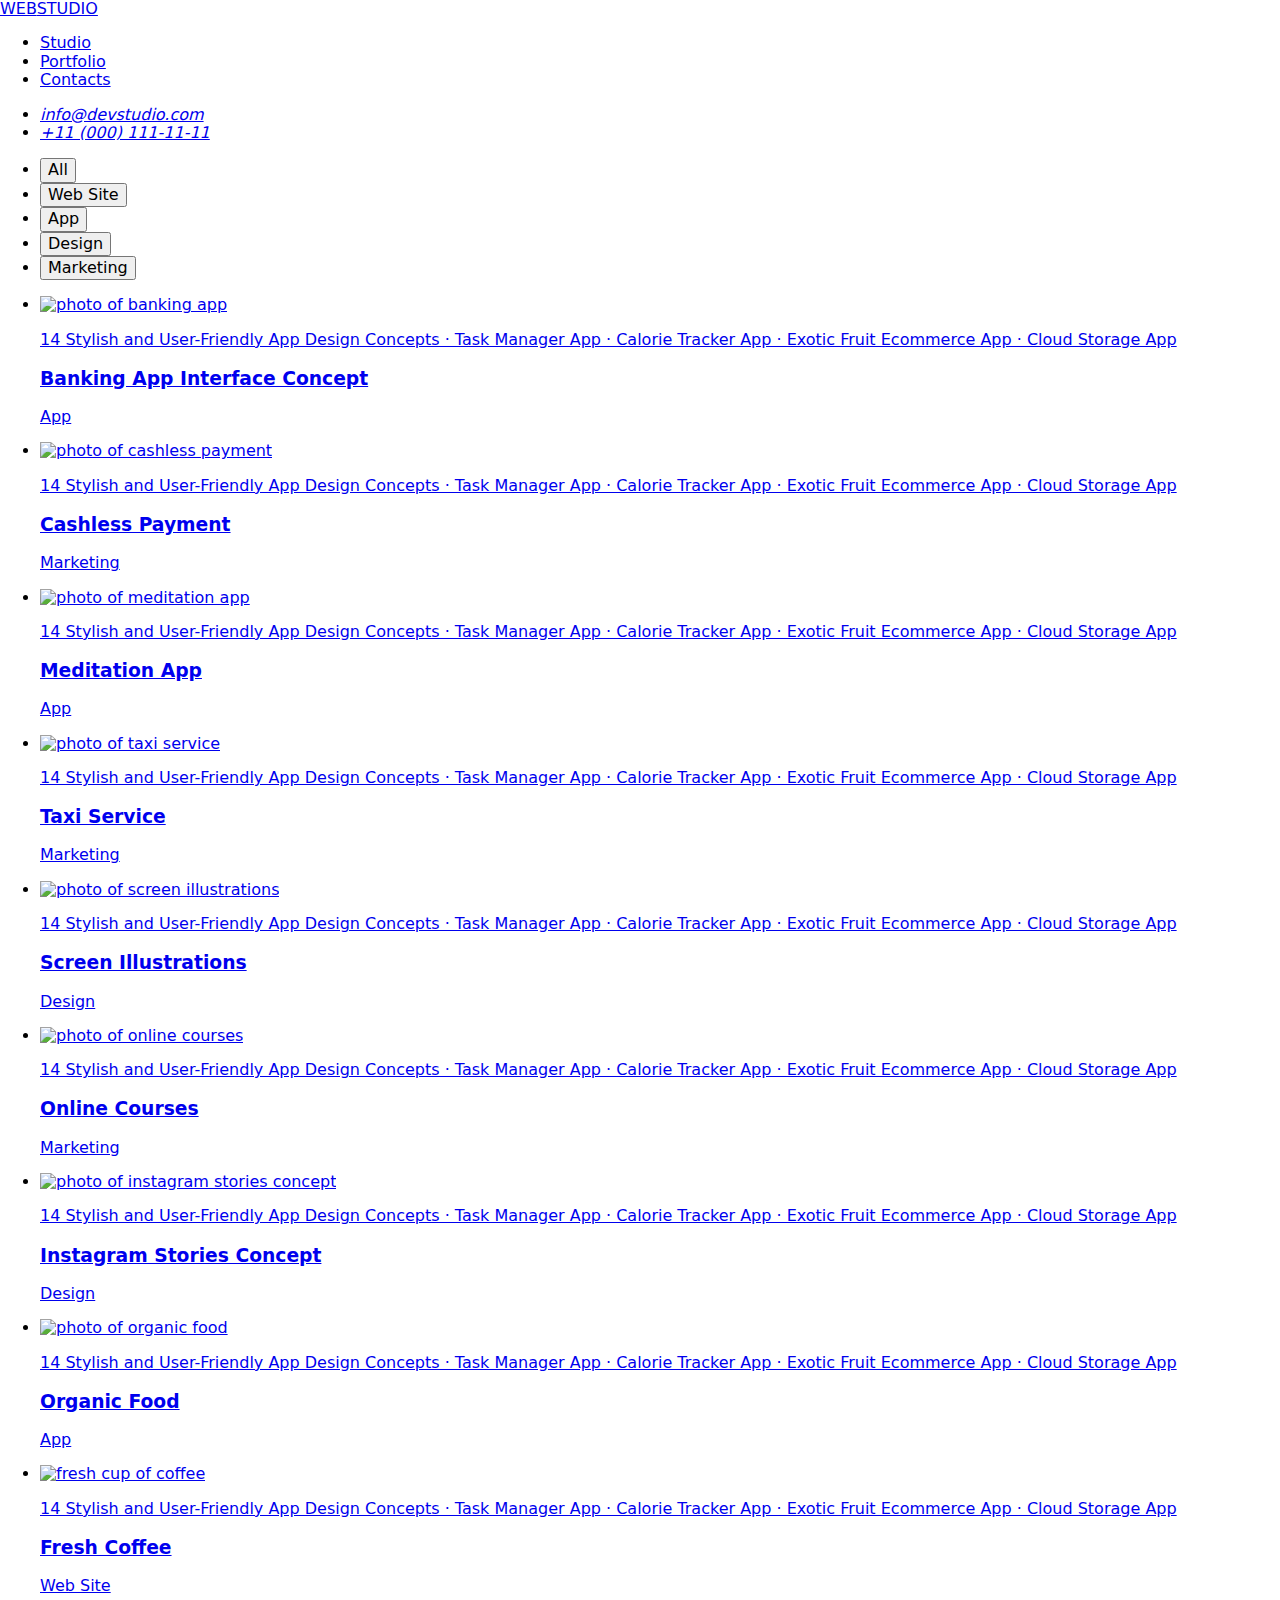
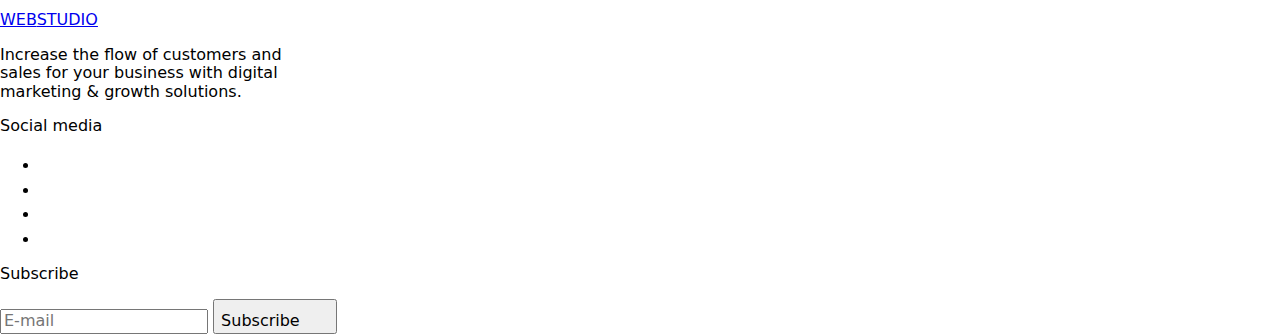
==== portfolio.html @ 62a1a491 "Add files via upload" ====
<!DOCTYPE html>
<html lang="en">
<head>
    <meta charset="UTF-8">
    <meta name="viewport" content="width=device-width, initial-scale=1.0">
    <title>Portfolio</title>

    <link rel="stylesheet" href="./css/styles.css">
    <link rel="preconnect" href="https://fonts.googleapis.com">
    <link rel="preconnect" href="https://fonts.gstatic.com" crossorigin>
    <link href="https://fonts.googleapis.com/css2?family=Raleway:wght@800&family=Roboto:wght@400;500;700;900&display=swap" rel="stylesheet">      
    <link
    rel="stylesheet"
    href="https://cdnjs.cloudflare.com/ajax/libs/modern-normalize/2.0.0/modern-normalize.min.css"/> 
</head>

<body>
    <header class="header">
        <div class="container header-container">
        <nav class="nav-list"><a 
            class="logo link"
            href="./index.html"><span class="web-logo">WEB</span><span class="studio-logo">STUDIO</span></a>
    
            
            <ul class="list link header-list">
                <li><a 
                    class="link-list link"
                    href="./index.html">Studio</a></li>
                
                <li><a 
                    class="link-list active-link current link"     href="./portfolio.html">Portfolio</a></li>
                
                <li><a 
                    class="link-list link"
                    href="#">Contacts</a></li>
            </ul>
        </nav>        
        
            <address class="address-list">
            <ul class="address-header list link">
                <li><a 
                    class="address-link link" 
                    href="mailto:info@devstudio.com">info@devstudio.com</a></li>
                <li><a
                    class="address-link link"
                    href="tel:+110001111111">+11 (000) 111-11-11</a></li>
            </ul>
            </address>
        </div>   
    </header>

    <main>
        <section class="section">
            <div class="container services-container">
            <ul class="list services-list">
                <li><button
                    type="button" 
                    class="filter-button filter-active"
                    >All</button>
                </li>

                <li><button
                    type="button" 
                    class="filter-button">Web Site</button>
                </li>

                <li><button 
                    type="button" 
                    class="filter-button">App</button>
                </li>

                <li>
                    <button 
                    type="button" 
                    class="filter-button">Design</button>
                </li>
                
                <li>
                    <button 
                    type="button" 
                    class="filter-button">Marketing</button> 
                </li>
            </ul> 
        
    
            <ul class="list project-list">
                <li class="project-detail">
                    <a class="link project-link" href="#">
                        <div class="project-overlay-wrap">
                        <img 
                src="./images/portfolio-1.jpg"
                alt="photo of banking app"
                width="360"/>
                        <p class="project-overlay-text">14 Stylish and User-Friendly App Design Concepts · Task Manager App · Calorie Tracker App · Exotic Fruit Ecommerce App · Cloud Storage App</p>
                        </div>
                
                <div class="project-wrapper">
                <h3 class="project-title">Banking App Interface Concept</h3>
                <p class="project-description">App</p></div></a></li>


                <li class="project-detail"><a class="link project-link" href="#">
                <div class="project-overlay-wrap">    
                <img 
                src="./images/portfolio-2.jpg" 
                alt="photo of cashless payment"
                width="360"/>
                <p class="project-overlay-text">14 Stylish and User-Friendly App Design Concepts · Task Manager App · Calorie Tracker App · Exotic Fruit Ecommerce App · Cloud Storage App</p> 
                </div>
                
                <div class="project-wrapper">
                <h3 class="project-title">Cashless Payment</h3>
                <p class="project-description">Marketing</p></div></a></li>

                <li class="project-detail"><a class="link project-link" href="#">
                <div class="project-overlay-wrap">
                <img
                src="./images/portfolio-3.jpg"
                alt="photo of meditation app"
                width="360"/>
                <p class="project-overlay-text">14 Stylish and User-Friendly App Design Concepts · Task Manager App · Calorie Tracker App · Exotic Fruit Ecommerce App · Cloud Storage App</p> 
                </div>
                
                <div class="project-wrapper">
                <h3 class="project-title">Meditation App</h3>
                <p class="project-description">App</p></div></a></li>

                <li class="project-detail"><a class="link project-link" href="#">
                <div class="project-overlay-wrap">
                <img
                src="./images/portfolio-4.jpg"
                alt="photo of taxi service"
                width="360"/>
                <p class="project-overlay-text">14 Stylish and User-Friendly App Design Concepts · Task Manager App · Calorie Tracker App · Exotic Fruit Ecommerce App · Cloud Storage App</p> 
                </div>
                <div class="project-wrapper">
                <h3 class="project-title">Taxi Service</h3> 
                <p class="project-description">Marketing</p></div></a></li>
                
                <li class="project-detail"><a class="link project-link" href="#">
                <div class="project-overlay-wrap">   
                <img
                src="./images/portfolio-5.jpg"
                alt="photo of screen illustrations"
                width="360"/>
                <p class="project-overlay-text">14 Stylish and User-Friendly App Design Concepts · Task Manager App · Calorie Tracker App · Exotic Fruit Ecommerce App · Cloud Storage App</p> 
                </div>
                <div class="project-wrapper">
                <h3 class="project-title">Screen Illustrations</h3> 
                <p class="project-description">Design</p></div></a>
                </li>

                <li class="project-detail"><a class="link project-link" href="#">
                <div class="project-overlay-wrap">   
                <img
                src="./images/portfolio-6.jpg"
                alt="photo of online courses"
                width="360"/>
                <p class="project-overlay-text">14 Stylish and User-Friendly App Design Concepts · Task Manager App · Calorie Tracker App · Exotic Fruit Ecommerce App · Cloud Storage App</p> 
                </div>
                <div class="project-wrapper"> 
                <h3 class="project-title">Online Courses</h3>
                <p class="project-description">Marketing</p></div></a>
                </li>
                
                <li class="project-detail"><a class="link project-link" href="#">
                <div class="project-overlay-wrap">    
                <img 
                src="./images/portfolio-7.jpg" 
                alt="photo of instagram stories concept"
                width="360"/>
                <p class="project-overlay-text">14 Stylish and User-Friendly App Design Concepts · Task Manager App · Calorie Tracker App · Exotic Fruit Ecommerce App · Cloud Storage App</p> 
                </div>
                <div class="project-wrapper"> 
                <h3 class="project-title">Instagram Stories Concept</h3>
                <p class="project-description">Design</p></div></a></li> 

                <li class="project-detail"><a class="link project-link" href="#">
                <div class="project-overlay-wrap">    
                <img
                src="./images/portfolio-8.jpg" 
                alt="photo of organic food"
                width="360"/>
                <p class="project-overlay-text">14 Stylish and User-Friendly App Design Concepts · Task Manager App · Calorie Tracker App · Exotic Fruit Ecommerce App · Cloud Storage App</p> 
                </div>
                <div class="project-wrapper"> 
                <h3 class="project-title">Organic Food</h3>
                <p class="project-description">App</p></div></a></li>

                <li class="project-detail"><a class="link project-link" href="#">
                <div class="project-overlay-wrap">  
                <img 
                src="./images/portfolio-9.jpg" 
                alt="fresh cup of coffee"
                width="360"/>
                <p class="project-overlay-text">14 Stylish and User-Friendly App Design Concepts · Task Manager App · Calorie Tracker App · Exotic Fruit Ecommerce App · Cloud Storage App</p> 
                </div>
                <div class="project-wrapper"> 
                <h3 class="project-title">Fresh Coffee</h3>
                <p class="project-description">Web Site</p></div></a>
                </li>
            </ul>
            </div>
        </section>
    </main>

    
    <footer class="footer-section">
        <div class="container">

            <div class="footer-logo">
                <a 
                class="link"
                href="./index.html"><span class="web-logo">WEB</span><span class="studio-footer">STUDIO</span></a>
                <p class="footer-text">Increase the flow of customers and<br>sales for your business with digital<br>marketing & growth solutions.</p>
            </div>
            
            <div class="footer-social-wrapper">
                <p class="social-footer-title">Social media</p> 
                <ul class="social-footer-list list">
                    <li class="team-social-item"><a class="footer-social-link link" href="https://instagram.com" target="_blank" rel="noopener noreferrer">
                        <svg class="team-social-icon" width="20" height="20">
                            <use href="./images/icons.svg#instagram"></use>
                        </svg>
                    </a></li>

                <li class="team-social-item"><a class="footer-social-link link" href="https://twitter.com" target="_blank" rel="noopener noreferrer">
                    <svg class="team-social-icon" width="20" height="20">
                        <use href="./images/icons.svg#twitter"></use>
                    </svg>
                </a></li>

                <li class="team-social-item">
                    <a class="footer-social-link link" href="https://facebook.com" target="_blank" rel="noopener noreferrer">
                        <svg class="team-social-icon" width="20" height="20">
                            <use href="./images/icons.svg#facebook"></use>
                        </svg>
                    </a> 
                </li>

                <li class="team-social-item">
                    <a class="footer-social-link link" href="https://linkedin.com" target="_blank" rel="noopener noreferrer">
                        <svg class="team-social-icon" width="20" height="20">
                            <use href="./images/icons.svg#linkedin"></use>
                        </svg>
                    </a> 
                </li>
                    
                </ul>
            </div>


            <div class="footer-form-wrapper">
                <p class="subscribe-label">Subscribe</p> 
                <form action=""> 
                    <input name="email" type="email" placeholder="E-mail"> 
                    <button class="subscribe-button" type="submit"><span class="subscribe-text">Subscribe</span><span>
                        <svg class="subscribe-icon" width="24" height="24">
                            <use href="./images/icons.svg#paperplane"></use>
                        </svg></span> 
                    </button>
                </form>
            </div>  
        </div>
    </footer>      
</body>
</html>
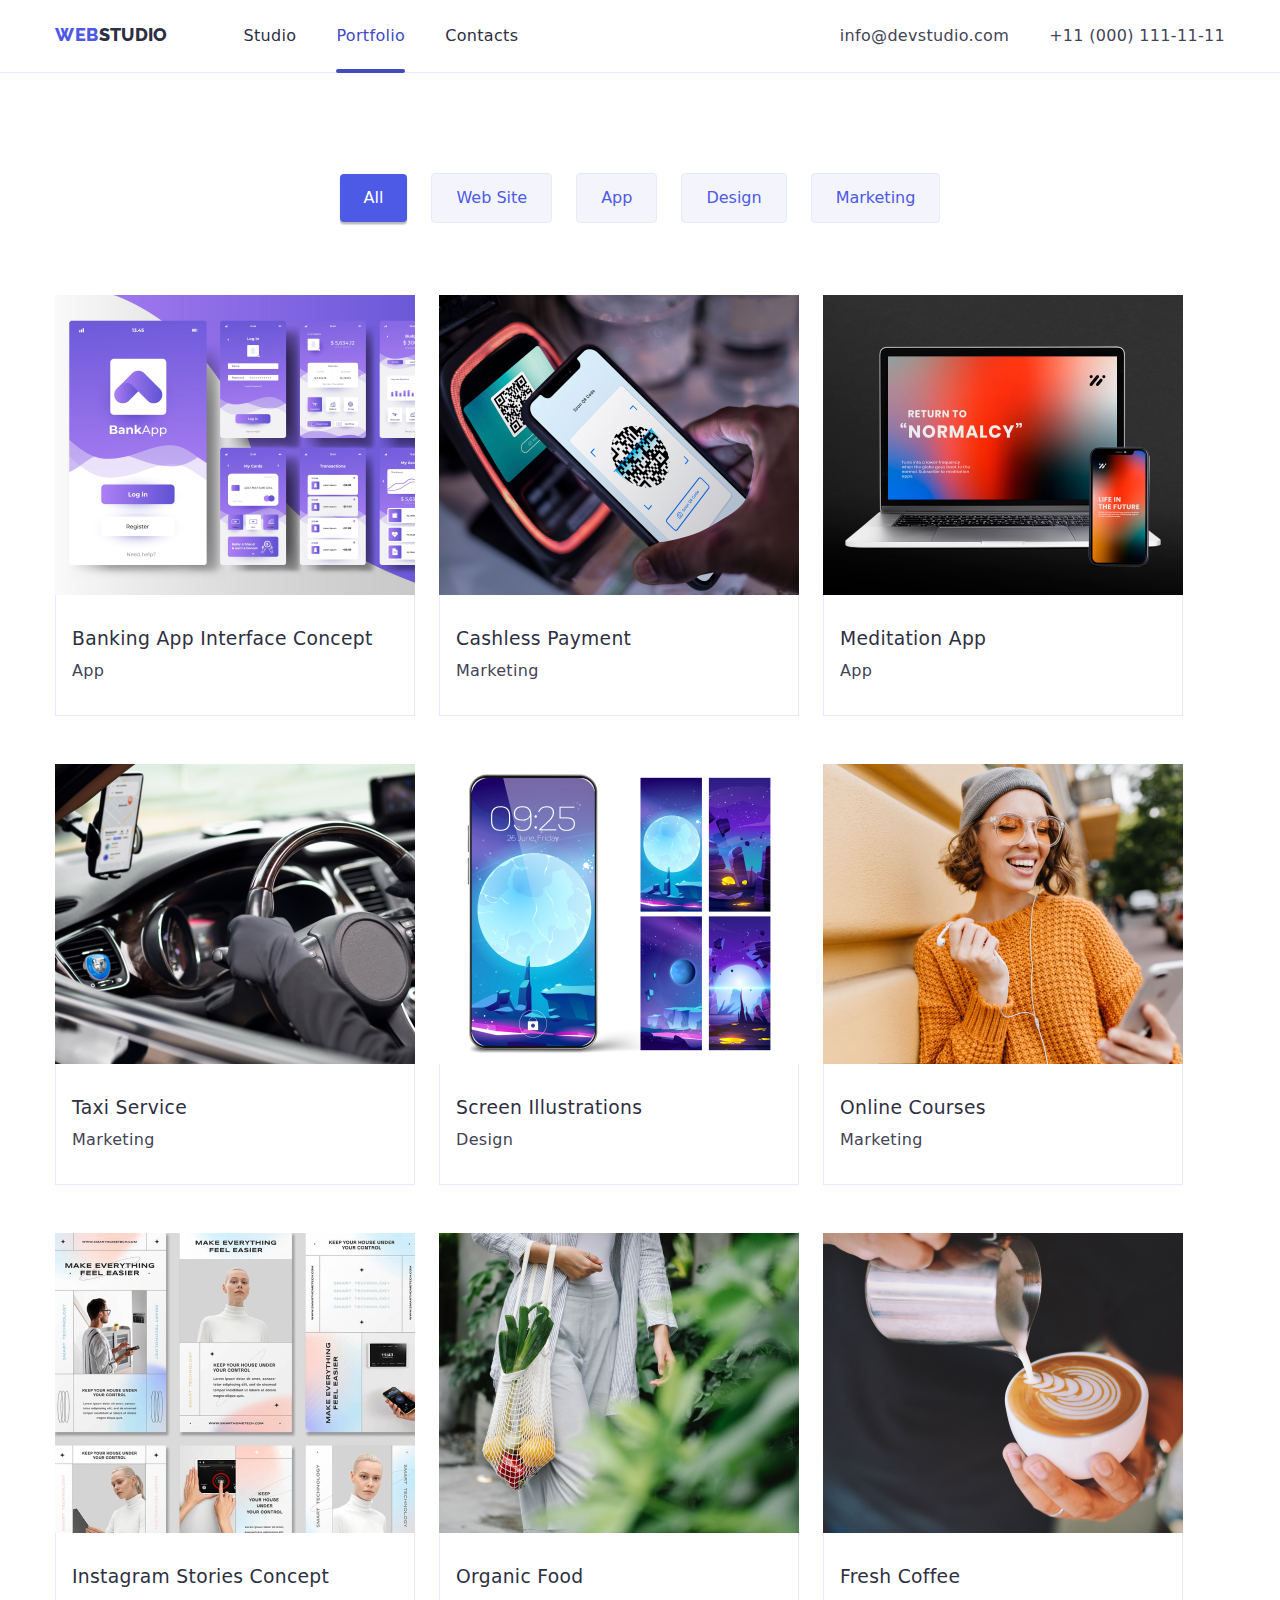
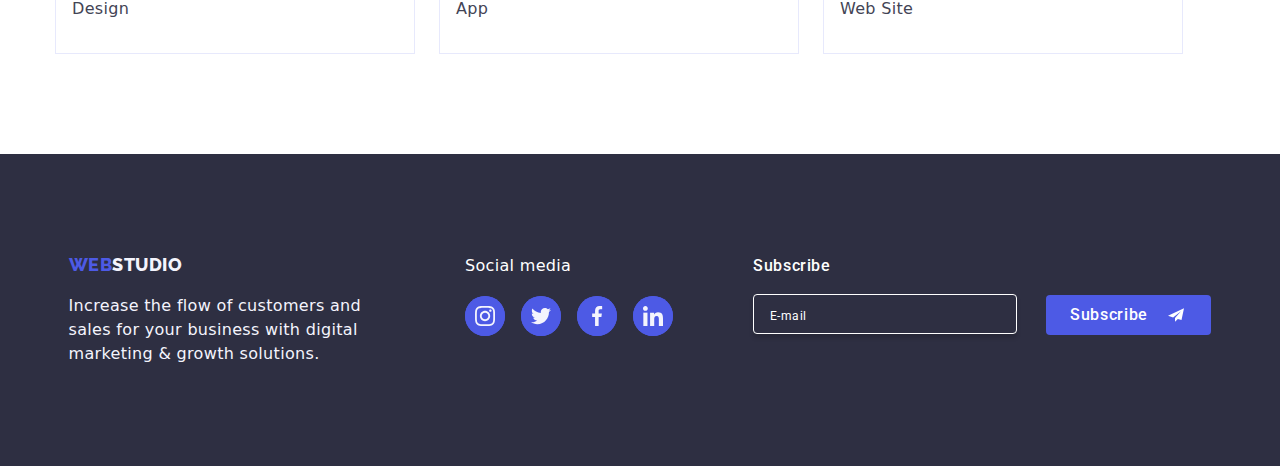
==== commit 8b44b32b: "revision" ====
--- a/portfolio.html
+++ b/portfolio.html
@@ -46,11 +46,20 @@
                     href="tel:+110001111111">+11 (000) 111-11-11</a></li>
             </ul>
             </address>
+
+            <button class="menu-toggle js-open-menu"
+            aria-expanded="false"
+            aria-controls="mobile-menu">
+            
+            <svg class="hamburger-icon" width="32" height="32">
+            <use href="./images/icons.svg#hamburger-open"></use>
+            </svg>
+            </button> 
         </div>   
     </header>
 
     <main>
-        <section class="section">
+        <section class="section section-filter">
             <div class="container services-container">
             <ul class="list services-list">
                 <li><button
@@ -89,8 +98,9 @@
                         <div class="project-overlay-wrap">
                         <img 
                 src="./images/portfolio-1.jpg"
+                srcset="./images/portfolio-1-tablet.jpg 356w, ./images/portfolio-1-desktop.jpg 360w, ./images/portfolio-1-mobile.jpg 396w"
                 alt="photo of banking app"
-                width="360"/>
+                class="project-image"/>
                         <p class="project-overlay-text">14 Stylish and User-Friendly App Design Concepts · Task Manager App · Calorie Tracker App · Exotic Fruit Ecommerce App · Cloud Storage App</p>
                         </div>
                 
@@ -102,9 +112,10 @@
                 <li class="project-detail"><a class="link project-link" href="#">
                 <div class="project-overlay-wrap">    
                 <img 
-                src="./images/portfolio-2.jpg" 
+                src="./images/portfolio-2.jpg"
+                srcset="./images/portfolio-2-tablet.jpg 356w, ./images/portfolio-2-desktop.jpg 360w, ./images/portfolio-2-mobile.jpg 396w"
                 alt="photo of cashless payment"
-                width="360"/>
+                class="project-image"/>
                 <p class="project-overlay-text">14 Stylish and User-Friendly App Design Concepts · Task Manager App · Calorie Tracker App · Exotic Fruit Ecommerce App · Cloud Storage App</p> 
                 </div>
                 
@@ -116,8 +127,9 @@
                 <div class="project-overlay-wrap">
                 <img
                 src="./images/portfolio-3.jpg"
+                srcset="./images/portfolio-3-tablet.jpg 356w, ./images/portfolio-3-desktop.jpg 360w, ./images/portfolio-3-mobile.jpg 396w" 
                 alt="photo of meditation app"
-                width="360"/>
+                class="project-image"/>
                 <p class="project-overlay-text">14 Stylish and User-Friendly App Design Concepts · Task Manager App · Calorie Tracker App · Exotic Fruit Ecommerce App · Cloud Storage App</p> 
                 </div>
                 
@@ -129,8 +141,9 @@
                 <div class="project-overlay-wrap">
                 <img
                 src="./images/portfolio-4.jpg"
+                srcset="./images/portfolio-4-tablet.jpg 356w, ./images/portfolio-4-desktop.jpg 360w, ./images/portfolio-4-mobile.jpg 396w" 
                 alt="photo of taxi service"
-                width="360"/>
+                class="project-image"/>
                 <p class="project-overlay-text">14 Stylish and User-Friendly App Design Concepts · Task Manager App · Calorie Tracker App · Exotic Fruit Ecommerce App · Cloud Storage App</p> 
                 </div>
                 <div class="project-wrapper">
@@ -141,8 +154,9 @@
                 <div class="project-overlay-wrap">   
                 <img
                 src="./images/portfolio-5.jpg"
+                srcset="./images/portfolio-5-tablet.jpg 356w, ./images/portfolio-5-desktop.jpg 360w, ./images/portfolio-5-mobile.jpg 396w" 
                 alt="photo of screen illustrations"
-                width="360"/>
+                class="project-image"/>
                 <p class="project-overlay-text">14 Stylish and User-Friendly App Design Concepts · Task Manager App · Calorie Tracker App · Exotic Fruit Ecommerce App · Cloud Storage App</p> 
                 </div>
                 <div class="project-wrapper">
@@ -154,8 +168,9 @@
                 <div class="project-overlay-wrap">   
                 <img
                 src="./images/portfolio-6.jpg"
+                srcset="./images/portfolio-6-tablet.jpg 356w, ./images/portfolio-6-desktop.jpg 360w, ./images/portfolio-6-mobile.jpg 396w" 
                 alt="photo of online courses"
-                width="360"/>
+                class="project-image"/>
                 <p class="project-overlay-text">14 Stylish and User-Friendly App Design Concepts · Task Manager App · Calorie Tracker App · Exotic Fruit Ecommerce App · Cloud Storage App</p> 
                 </div>
                 <div class="project-wrapper"> 
@@ -166,9 +181,10 @@
                 <li class="project-detail"><a class="link project-link" href="#">
                 <div class="project-overlay-wrap">    
                 <img 
-                src="./images/portfolio-7.jpg" 
+                src="./images/portfolio-7.jpg"
+                srcset="./images/portfolio-7-tablet.jpg 356w, ./images/portfolio-7-desktop.jpg 360w, ./images/portfolio-7-mobile.jpg 396w"
                 alt="photo of instagram stories concept"
-                width="360"/>
+                class="project-image"/>
                 <p class="project-overlay-text">14 Stylish and User-Friendly App Design Concepts · Task Manager App · Calorie Tracker App · Exotic Fruit Ecommerce App · Cloud Storage App</p> 
                 </div>
                 <div class="project-wrapper"> 
@@ -178,9 +194,10 @@
                 <li class="project-detail"><a class="link project-link" href="#">
                 <div class="project-overlay-wrap">    
                 <img
-                src="./images/portfolio-8.jpg" 
+                src="./images/portfolio-8.jpg"
+                srcset="./images/portfolio-8-tablet.jpg 356w, ./images/portfolio-8-desktop.jpg 360w, ./images/portfolio-8-mobile.jpg 396w"
                 alt="photo of organic food"
-                width="360"/>
+                class="project-image"/>
                 <p class="project-overlay-text">14 Stylish and User-Friendly App Design Concepts · Task Manager App · Calorie Tracker App · Exotic Fruit Ecommerce App · Cloud Storage App</p> 
                 </div>
                 <div class="project-wrapper"> 
@@ -190,9 +207,10 @@
                 <li class="project-detail"><a class="link project-link" href="#">
                 <div class="project-overlay-wrap">  
                 <img 
-                src="./images/portfolio-9.jpg" 
+                src="./images/portfolio-9.jpg"
+                srcset="./images/portfolio-9-tablet.jpg 356w, ./images/portfolio-9-desktop.jpg 360w, ./images/portfolio-9-mobile.jpg 396w"
                 alt="fresh cup of coffee"
-                width="360"/>
+                class="project-image"/>
                 <p class="project-overlay-text">14 Stylish and User-Friendly App Design Concepts · Task Manager App · Calorie Tracker App · Exotic Fruit Ecommerce App · Cloud Storage App</p> 
                 </div>
                 <div class="project-wrapper"> 
@@ -252,8 +270,8 @@
 
             <div class="footer-form-wrapper">
                 <p class="subscribe-label">Subscribe</p> 
-                <form action=""> 
-                    <input name="email" type="email" placeholder="E-mail"> 
+                <form class="footer-form" action=""> 
+                    <input class="email-field" name="email" type="email" placeholder="E-mail"> 
                     <button class="subscribe-button" type="submit"><span class="subscribe-text">Subscribe</span><span>
                         <svg class="subscribe-icon" width="24" height="24">
                             <use href="./images/icons.svg#paperplane"></use>
@@ -262,6 +280,78 @@
                 </form>
             </div>  
         </div>
-    </footer>      
+    </footer>  
+    
+    <div class="white-bg js-menu-container">
+        <div class="container mobile-container">
+            <button class="modal-close js-close-menu" type="button">
+
+                <svg class="modal-close-icon" width="8" height="8">
+                    <use href="./images/icons.svg#close-x"></use>
+                </svg>
+            </button>
+
+
+            <ul class="list link mobile-header-list">
+                    <li><a 
+                        class="link-list  link"
+                        href="./index.html">Studio</a></li>
+                    
+                    <li><a 
+                        class="link-list active-link current link" href="./portfolio.html">Portfolio</a></li>
+                    
+                    <li><a 
+                        class="link-list link"
+                        href="#">Contacts</a></li> 
+            </ul>
+            
+            <ul class="mobile-address-header list link">
+                <li><a
+                    class="mobile-phone-link link"
+                    href="tel:+110001111111">+11 (000) 111-11-11</a></li> 
+                
+                <li><a 
+                    class="mobile-email-link link" 
+                    href="mailto:info@devstudio.com">info@devstudio.com</a></li>
+                    
+                <li>
+                    <ul class="mobile-social-list list">
+                        <li class="mobile-social-item"><a class="mobile-social-link link" href="https://instagram.com" target="_blank" rel="noopener noreferrer">
+                            <svg class="team-social-icon" width="20" height="20">
+                            <use href="./images/icons.svg#instagram"></use>
+                            </svg>
+                        </a></li>
+        
+                        <li class="mobile-social-item"><a class="mobile-social-link link" href="https://twitter.com" target="_blank" rel="noopener noreferrer">
+                            <svg class="team-social-icon" width="20" height="20">
+                                <use href="./images/icons.svg#twitter"></use>
+                            </svg>
+                        </a></li>
+                        
+                        <li class="mobile-social-item">
+                        <a class="mobile-social-link link" href="https://facebook.com" target="_blank" rel="noopener noreferrer">
+                            <svg class="team-social-icon" width="20" height="20">
+                                <use href="./images/icons.svg#facebook"></use>
+                            </svg>
+                        </a></li>
+        
+                        <li class="mobile-social-item">
+                            <a class="mobile-social-link link" href="https://linkedin.com" target="_blank" rel="noopener noreferrer">
+                                <svg class="team-social-icon" width="20" height="20">
+                                    <use href="./images/icons.svg#linkedin"></use>
+                                </svg>
+                            </a> 
+                        </li> 
+                    </ul>
+        
+                </li>
+            </ul>
+
+            
+        </div>
+
+    </div> 
+    
+    <script src="./js/mobile-menu.js"></script>   
 </body>
 </html>
--- a/css/styles.css
+++ b/css/styles.css
@@ -0,0 +1,1297 @@
+:root {
+    --primary-white-color: #ffffff;
+    --primary-text-color: #2E2F42;
+    --secondary-text-color: #434455;
+    --primary-background-color: #2E2F42;
+    --background-color: #F4F4FD;
+    --text-color: #4D5AE5;
+    --secondary-background-color: #404BBF;
+}
+
+p,
+h1,
+h2,
+h3,
+h4,
+h5,
+h6 {
+    margin: 0;
+}
+
+html {
+    box-sizing: border-box;
+}
+
+*,*::after,
+*::before{
+    box-sizing: inherit;
+}
+
+ul,
+ol {
+    margin: 0;
+    padding: 0;
+}
+
+img {
+    display: block;
+    max-width: 100%;
+    height: auto;
+}
+
+body {
+    font-family: "Roboto", sans-serif;
+    font-weight: 400;
+    font-size: 16px;
+    line-height: 24px;
+    letter-spacing: 0.32px;
+}
+
+.list{
+    list-style: none;
+    margin: 0;
+    padding: 0;
+}
+
+.link{
+    text-decoration: none;
+    color: inherit;
+}
+
+.header{ 
+    border-bottom: 1px solid #E7E9FC;
+
+}
+
+.container {
+    min-width: 320px;
+    max-width: 428px;
+    padding-left: 15px;
+    padding-right: 15px;
+    margin-left: auto;
+    margin-right: auto;
+    transition: max-width 250ms cubic-bezier(0.4, 0, 0.2, 1); 
+
+
+    @media screen and (min-width: 768px) {
+        max-width: 768px;  
+    }
+
+    @media screen and (min-width: 1158px) {
+        min-width: 1158px;
+        max-width: 1200px;
+
+    }
+}
+
+.header-container{
+    display: flex;
+    justify-content: space-between;
+    
+    
+    @media screen and(min-width:768px) {
+        display: inline-flex; 
+        justify-content: space-between;
+    }
+
+    @media screen and(min-width: 1158px) {
+        display: flex;
+        justify-content: space-between; 
+    }
+}   
+
+.header .logo{
+    padding: 24px 0;
+    display: flex;
+}
+
+.portfolio-header{
+    display: flex;
+    gap: 27px;
+    border-bottom: 1px;
+    border-color: #E7E9FC;
+    padding: 32px 64px 32px 64px;
+}
+
+.nav-list{
+    display: flex;
+}
+    
+
+.header-list {
+    display: none;
+
+    @media  screen and (min-width: 768px) {
+        display: flex;
+        gap: 40px;
+        margin-left: 76px;
+        
+    }
+
+    @media screen and (min-width: 1158px) {
+        display: flex;
+        gap: 40px;
+        margin-left: 76px; 
+    }
+}
+
+.active-link {
+    color: #404bbf !important;
+}
+
+.link-list{
+    display: flex;
+    position: relative;
+    padding: 24px 0;
+}
+
+.current{
+    color: #404BBF;
+}
+
+.link-list::after{
+    content: "";
+    position: absolute;
+    left: 0;
+    bottom: -1px;
+    width: 0;
+    height: 4px;
+    border-radius: 2px;
+    border: 0px solid #404BBF;
+    background-color: #404BBF;
+    transition: all 250ms cubic-bezier(0.4, 0, 0.2, 1);
+    
+}
+
+
+
+.current::after, .link-list:focus::after, .link-list:hover::after{
+    content: "";
+    position: absolute;
+    left: 0;
+    bottom: -1px;
+    width: 100%;
+    height: 4px;
+    border-radius: 2px;
+    border: 2px solid #404BBF;
+    background-color: #404BBF;
+}
+
+.address-list{ 
+    color: #434455;
+}
+
+.address-header{
+    display: none; 
+
+    @media screen and (min-width:768px) {
+        display: flex; 
+        flex-direction: column; 
+        font-size: 12px;
+        height: 100%;
+        row-gap: 10px;
+        justify-content: center; 
+    }
+
+    @media screen and (min-width: 1158px) {
+        display: flex;
+        flex-direction: row;
+        column-gap: 40px;
+    }
+}
+
+.link-list{
+    font-weight: 500;
+    font-size: 16px;
+    line-height: 24px;
+    color: #2E2F42;
+    font-style: normal;
+    text-decoration: none;
+
+    transition: color 250ms cubic-bezier(0.4, 0, 0.2, 1); 
+}
+
+.link-list:hover,
+.link-list:focus,
+.link-list:active{
+    color: #4D5AE5;
+}
+
+.address-link{
+    display: flex;
+    font-style: normal;
+    gap: 40px;
+    transition: color 250ms cubic-bezier(0.4, 0, 0.2, 1);
+    
+    @media screen and (min-width: 1158px) {
+        font-size: 16px;
+        padding: 24px 0;
+        
+    }
+}
+
+.address-link:hover,
+.address-link:focus {
+    color: #4D5AE5; 
+}
+
+.web-logo{
+    font-family: "RALEWAY", sans-serif;
+    font-weight: 800;
+    font-size: 18px;
+    line-height: 21px;
+    color: #4D5AE5; 
+}
+
+.studio-logo{
+    font-family: "RALEWAY", sans-serif;
+    font-weight: 800;
+    font-size: 18px;
+    line-height: 21px;
+    color: #2E2F42; 
+}
+
+.section{
+    padding-top: 96px;
+    padding-bottom: 96px;
+    
+
+    @media screen and (min-width: 1158px){
+        padding-top: 120px;
+        padding-bottom: 120px;
+    }
+}
+
+h1{
+    text-align: center;
+}
+
+.main-section {
+    text-align: center;
+    background-color: #2E2F42;
+    padding: 112px 0;
+    background-image: linear-gradient(0deg, rgba(46, 47, 66, 0.7), rgba(46, 47, 66, 0.70)), url(../images/hero-bg-image1.jpg);
+    background-repeat: no-repeat;
+    background-position: center;
+    background-size: cover;
+
+
+    @media screen and (min-width: 768px) {
+        background-image: url(../images/dark-bg.png), linear-gradient(0, 79, 249, 0.7), rgba(255, 249, 76, 0.7), url(../images/hero-bg-image1.jpg);       
+        padding: 118px 0;
+        background-repeat: no-repeat;
+        background-position: center;
+        background-size: cover;
+    }
+
+    @media screen and (min-width: 1158px) {
+        background-image: url(../images/dark-bg.png), url(../images/hero-bg-image1.jpg), linear-gradient(0, 79, 249, 0.7), rgba(255, 249, 76, 0.7);       
+        padding: 188px 0;
+        background-repeat: no-repeat;
+        background-position: center;
+        background-size: cover;
+    }
+
+}
+
+.header-main{
+    font-weight: 700; 
+    line-height: 60px;
+    color: #ffffff;
+    margin-bottom: 48px;
+
+    font-size: 36px;
+
+    @media screen and(min-width: 768px) {
+        font-size: 36px; 
+    }
+
+    @media screen and (min-width: 1158px) {
+        font-size: 56px;
+        
+    }
+}
+
+.button-tab{
+    font-family: inherit;
+    font-size: 16px;
+    font-weight: 500;
+    line-height: 24px;
+    color: #ffffff;
+    background-color: #4D5AE5;
+    border: none;
+    padding: 16px 32px 16px 32px;
+    border-radius: 4px;
+    cursor: pointer;
+
+    transition: background-color 250ms cubic-bezier(0.4, 0, 0.2, 1), color 250ms cubic-bezier(0.4, 0, 0.2, 1); 
+}
+.button-tab:hover {
+    background-color: #404BBF;
+}
+
+.button{
+    cursor: pointer;
+}
+
+.section-filter {
+    padding: 48px 0;
+
+    @media screen and (min-width: 768px){
+        padding:  64px 0;
+    
+        
+    }
+
+    @media screen and (min-width: 1158px) {
+        padding: 100px 0;
+        
+    }
+}
+
+.filter-button{
+    background: #f4f4fd;
+    border: 1px solid #E7E9FC;
+    color: #4D5AE5;
+    border-radius: 4px;
+    font-family: inherit;
+    font-weight: 500;
+    font-size: 16px;
+    line-height: 24px;
+    cursor: pointer;
+    padding: 12px 24px;
+    
+    transition: background-color 250ms cubic-bezier(0.4, 0, 0.2, 1), color 250ms cubic-bezier(0.4, 0, 0.2, 1), border-color 250ms cubic-bezier(0.4, 0, 0.2, 1), box-shadow 250ms cubic-bezier(0.4, 0, 0.2, 1);
+}
+
+.filter-button:hover, .filter-button:focus{
+    color: #ffffff;
+    background-color: #404BBF;
+    border-color: #404BBF;
+    box-shadow: 0px 2px 2px 0px rgba(0, 0, 0, 0.12),
+    0px 2px 1px 0px rgba(0, 0, 0, 0.08),
+    0px 3px 1px 0px rgba(175, 145, 145, 0.1); 
+}
+
+.filter-active{
+    color: white;
+    background-color: #4D5AE5;
+    border: #404BBF;
+    box-shadow: 0px 2px 2px 0px rgba(0, 0, 0, 0.12),
+    0px 2px 1px 0px rgba(0, 0, 0, 0.08),
+    0px 3px 1px 0px rgba(0, 0, 0, 0.10);
+    padding: 12px 24px;
+
+    transition: background-color 250ms cubic-bezier(0.4, 0, 0.2, 1), color 250ms cubic-bezier(0.4, 0, 0.2, 1); 
+}
+
+.services-list{
+    display: flex;
+    flex-wrap: wrap;
+    gap: 24px;
+    align-items: center;
+    margin-bottom: 48px;
+
+    @media screen and (min-width: 768px) {
+        margin-bottom: 64px; 
+    }
+
+    @media screen and (min-width: 1158px) {
+        margin-bottom: 72px; 
+    }
+}
+
+.section-no-bottom-padding{
+    padding-bottom: 0;
+}
+
+.services-container{
+    display: flex;
+    flex-direction: column;
+    align-items: center;  
+}
+
+.benefits-container{
+    display: none;
+    align-items: center;
+    justify-content: center;
+    background-color: #F4F4FD;
+    border-radius: 4px;
+    width: 264px;
+    height: 112px;
+    
+    @media screen and (min-width: 1158px) {
+        display: flex; 
+    }
+}
+
+.benefits-list{
+    display: block;
+    gap: 24px;
+
+    @media screen and (min-width: 768px) {
+        display: flex;
+        flex-wrap: wrap;
+        justify-content: space-between;
+        row-gap: 72px;
+    }
+}
+
+.benefits-item{
+    margin-bottom: 72px;
+
+    @media screen and (min-width: 768px) {
+        margin-bottom: 0;
+        flex-basis: calc(100% / 2 - 24px); 
+    }
+
+    @media screen and (min-width: 1158px) {
+        flex-basis: calc(100% / 4 - 24px);
+    }
+}
+
+@media screen and (min-width: 428px) {
+    .benefits-list :last-child {
+        margin-bottom: 0;
+    }
+    
+}
+
+.benefits-title{
+    color: #2E2F42;
+    font-size: 36px; 
+    letter-spacing: .4px;
+    margin-bottom: 8px;
+    font-weight: 700; 
+    line-height: 24px;
+    text-align: center;
+
+    @media screen and (min-width: 768px) {
+        text-align: left; 
+    }
+
+    @media screen and (min-width: 1158px) {
+        font-size: 20px;
+        font-weight: 500;
+        margin-top: 8px; 
+    }
+}
+
+.section-text{
+    color: #434455;
+}
+
+.section-grey{
+    background-color: #F4F4FD;
+}
+
+.section-no-top-padding{
+    display: none;
+    padding-top: 0;
+
+    @media screen and (min-width: 1158px) {
+        display: block; 
+    }
+}
+
+.section-title{
+    font-weight: 700;
+    font-size: 36px;
+    line-height: 40px;
+    color: #2E2F42;
+    text-align: center;
+    margin-bottom: 72px; 
+    letter-spacing: 0.72px;
+    text-transform: capitalize;
+}
+
+.what-list{
+    display: flex;
+    align-items: center;
+    gap: 24px;
+}
+
+.what-item {
+    border: 1px solid #E7E9FC; 
+}
+
+.team-list{
+    display: flex;
+    flex-wrap: wrap;
+    gap: 72px 24px;
+    justify-content: center;
+    align-items: center;
+    margin: 0 auto; 
+    text-align: center;
+    width: 100%; 
+}
+
+.team-item{
+    background-color: white;
+    padding-bottom: 32px;
+    box-shadow: 0px 2px 1px 0px rgba(46, 47, 66, 0.08),
+    0px 1px 1px 0px rgba(46, 47, 66, 0.08),
+    0px 1px 6px 0px rgba(46, 47, 66, 0.08);
+    border-radius: 0px 0px 4px 4px;
+}
+
+.team-image{
+    margin-bottom: 30px;
+}
+
+.team-title{
+    color: #2E2F42;
+    margin-bottom: 8px;
+    font-weight: 500;
+}
+
+.team-position{
+    color: #434455;
+}
+
+.team-social-item, .team-social-link {
+    width: 40px;
+    height: 40px;
+    color: #F4F4FD;
+    border-radius: 50%; 
+    display: flex;
+    align-items: center;
+    justify-content: center;
+    gap: 24px;
+    background-color: #4D5AE5;
+
+    transition: background-color 250ms cubic-bezier(0.4, 0, 0.2, 1), color 250ms cubic-bezier(0.4, 0, 0.2, 1);
+}
+
+.team-social-link:hover,
+.team-social-link:focus{
+    background-color: #404BBF;
+}
+
+.team-social-icon{
+    fill: currentColor;
+}
+
+.team-social-list{
+    display: flex;
+    justify-content: center;
+    margin-top: 8px; 
+    gap: 24px; 
+}
+
+.client-list{
+    gap: 72px 16px;
+    width: 100%;
+    height: 100%;
+    color: #8e8f99;
+    display: flex;
+    flex-wrap: wrap;
+    justify-content: center;
+    align-items: center;
+    
+    @media screen and (min-width:768px) {
+        column-gap: 24px; 
+    }
+}
+
+.client-list-link{
+    border: 1px solid #8e8f99;
+    border-radius: 5px;
+    width: 168px;
+    height: 88px;
+    display: flex;
+    justify-content: center;
+    align-items: center;
+
+    transition: border-color 250ms cubic-bezier(0.4, 0, 0.2, 1), color 250ms cubic-bezier(0.4, 0, 0.2, 1); 
+}
+.client-logo-icon{
+    fill: currentColor;
+    width: 104px;
+    height: 56px; 
+}
+
+.client-list-link:hover,
+.client-list-link:focus{
+    border-color: #404BBF;
+    color: #404BBF;
+}
+
+.project-list{
+    display: flex;
+    flex-wrap: wrap;
+    gap: 48px 24px;
+}
+
+.project-image {
+    width: 396px;
+
+    @media screen and (min-width: 768px) {
+        width: 356px; 
+    }
+
+    @media screen and (min-width: 1158px) {
+        width: 360px; 
+    }
+
+}
+
+.project-wrapper{
+    padding: 32px 16px;
+    border: 1px solid #E7E9FC;
+    border-top: none;
+}
+
+.project-overlay-wrap{
+    position: relative;
+    overflow: hidden;
+}
+
+.project-overlay-text{
+    position: absolute;
+    top: 0;
+    height: 100%;
+    width: 100%;
+    padding: 40px 32px;
+    color: #F4F4FD;
+    font-family: Roboto;
+    font-size: 16px;
+    font-style: normal;
+    font-weight: 400;
+    line-height: 24px;
+    letter-spacing: 0.32px;
+    background-color: #4D5AE5;
+    
+    transform: translateY(100%);
+    transition: transform 250ms cubic-bezier(0.4, 0, 0.2, 1);
+}
+
+.project-link:focus .project-overlay-text, .project-link:hover .project-overlay-text{
+    transform: translateY(0);
+}
+
+.project-link{
+    display: block;
+    transition: box-shadow 250ms cubic-bezier(0.4, 0, 0.2, 1);
+}
+
+.project-link:hover, 
+.project-link:focus{
+    box-shadow: 0px 2px 1px 0px rgba(46, 47, 66, 0.08),
+    0px 1px 1px 0px rgba(46, 47, 66, 0.16),
+    0px 1px 6px 0px rgba(46, 47, 66, 0.08);
+}
+
+.project-title{
+    text-decoration: none;
+    color: #2E2F42;
+    font-weight: 500;
+    margin-bottom: 8px;
+}
+
+.project-description{
+    font-weight: 400;
+    font-size: 16px;
+    line-height: 24px;
+    color: #434455;
+}
+
+footer{
+    background-color: #2E2F42;
+    padding: 100px 0; 
+}
+
+.footer-section .container{
+    display: flex; 
+    flex-direction: column; 
+    flex-wrap: wrap;
+    width: 100%;
+    justify-content: center;
+
+    @media  screen and (min-width: 768px) {
+        flex-direction: row;
+        
+    }
+    @media screen and (min-width: 1158px) {
+        column-gap: 80px; 
+    }
+}
+
+.footer-logo {
+    display: flex;
+    flex-direction: column;
+    justify-content: center;
+    align-items: center;
+    
+}
+
+.footer-logo .link{
+    text-align: center;
+    display: block;
+
+    @media screen and (min-width: 768px) {
+        text-align: left; 
+        width: 100%;
+    }
+}
+
+.web-logo{
+    color: var(--iris, #4D5AE5); 
+    font-family: "Raleway", sans-serif; 
+    font-size: 18px;
+    font-style: normal;
+    font-weight: 800;
+    line-height: 21px; 
+    letter-spacing: 0.54px;
+    text-transform: uppercase;
+}
+
+.studio-footer{
+    color: var(--cloud, #F4F4FD);
+    font-family: "Raleway", sans-serif;
+    font-size: 18px;
+    font-style: normal;
+    font-weight: 800;
+    line-height: 21px; 
+    letter-spacing: 0.54px;
+    text-transform: uppercase;
+}
+
+.footer-social-wrapper, .footer-form-wrapper{
+    display: block;
+    text-align: center;
+
+    @media screen and (min-width: 768px) {
+        text-align: left;
+
+    }
+
+    @media screen and (min-width: 1158px) {
+        display: flex;
+        flex-direction: column; 
+    }
+}
+
+.footer-social-link {
+    width: 40px;
+    height: 40px;
+    color: #F4F4FD;
+    border-radius: 50%; 
+    display: flex;
+    align-items: center;
+    justify-content: center;
+    background-color: #4D5AE5;
+    
+    transition: background-color 250ms cubic-bezier(0.4, 0, 0.2, 1), color 250ms cubic-bezier(0.4, 0, 0.2, 1);
+}
+
+.footer-social-link:hover{
+    background-color: #31d0aa;
+}
+
+.social-footer-list{
+    display: flex;
+    justify-content: center;
+    gap: 16px;
+
+    @media screen and (min-width: 768px) {
+        justify-content: flex-start;
+        
+    }
+}
+.social-footer-title{
+    font-weight: 500;
+    color: var(--primary-white-color);
+    font-size: 16px;
+    margin-bottom: 18px;
+    line-height: 24px; 
+    letter-spacing: 0.32px; 
+}
+
+.footer-text{
+    color: #F4F4FD;
+    padding-top: 16px;
+    font-weight: 400;
+    line-height: 24px;
+    letter-spacing: 0.32px; 
+}
+
+.footer-logo, .footer-form-wrapper, .footer-social-wrapper {
+    margin-bottom: 72px;
+
+
+    @media screen and (min-width: 768px) {
+        margin-bottom: 0;
+    }
+}
+
+@media screen and (min-width: 768px) {
+    .footer-logo{
+        margin-right: 24px;
+        padding-left: 0; 
+    }
+
+    .footer-form-wrapper{
+        width: calc(264px * 2 - 30px);
+        margin-top: 72px;
+
+        @media screen and (min-width: 1158px) {
+            margin-top: 0;
+            width: auto; 
+        }
+    } 
+}
+
+.footer-form-wrapper {
+    margin-bottom: 0;
+} 
+
+.footer-form{
+    display: block; 
+}
+
+.form .button{
+    margin-top: 200px;
+}
+
+label{
+    display: flex;
+    flex-direction: column;
+}
+
+.subscribe-label{
+    color: var(--white, #FFF);
+    font-family: Roboto, sans-serif;
+    font-size: 16px;
+    font-style: normal;
+    font-weight: 500;
+    line-height: 24px;
+    letter-spacing: 0.64px;
+    margin-bottom: 16px; 
+}
+
+.footer-form-wrapper .email-field{
+    background: #2E2F42;
+    width: 100%;
+    height: 40px;
+    margin-bottom: 16px;
+    color: var(--primary-white-color);
+    padding: 8px 16px;
+    border-radius: 4px;
+    border: 1px solid var(--white, #FFF);
+    box-shadow: 0px 4px 4px 0px rgba(0, 0, 0, 0.15);
+    
+    @media screen and (min-width: 768px) {
+        width: 264px;   
+    }
+}
+
+input::placeholder{
+    font-family: Roboto, sans-serif;
+    color: white;
+    align-items: center;
+    padding-top: 8px;
+    padding-bottom: 8px;
+    font-size: 12px;
+    font-style: normal;
+    font-weight: 400;
+    line-height: 24px;
+    letter-spacing: 0.48px;
+    cursor: text;
+}
+
+.subscribe-text{
+    color: var(--white, #FFF);
+    text-align: center;
+    font-family: Roboto, sans-serif;
+    font-size: 16px;
+    font-style: normal;
+    font-weight: 500;
+    line-height: 24px;
+    letter-spacing: 0.64px;
+}
+
+.subscribe-button{
+    color: var(--primary-white-color);
+    background: #4D5AE5;
+    border: #4D5AE5;
+    border-radius: 4px;
+    font-family: Roboto, sans-serif;
+    font-weight: 500;
+    font-size: 16px;
+    line-height: 24px;
+    width: 165px;
+    height: 40px;
+    margin-left: 0;
+    display: inline-flex;
+    padding: 8px 24px;
+    justify-content: center;
+    align-items: center;
+    gap: 16px;
+    cursor: pointer;
+
+    transition: background-color 250ms cubic-bezier(0.4, 0, 0.2, 1), box-shadow 250ms cubic-bezier(0.4, 0, 0.2, 1); 
+
+    @media screen and (min-width: 768px) {
+        margin-left: 24px;
+        
+    }
+
+    @media screen and (min-width: 1158px) {
+        margin-left: 24px;
+        
+    }
+}
+
+.subscribe-button:hover, .subscribe-button:focus {
+    background-color: #404BBF;
+    box-shadow: 0px 4px 4px 0px rgba(0, 0, 0, 0.15);    
+}
+
+.subscribe-icon{
+    fill: var(--primary-white-color);
+    padding-top: 8px;
+}
+
+.backdrop{
+    position: fixed;
+    top: 0;
+    left: 0;
+    width: 100%;
+    height: 100%;
+    background-color: rgba(0, 0, 0, 0.2);
+    opacity: 1;
+    transition: opacity 250ms cubic-bezier(0.4, 0, 0.2, 1);
+}
+
+.modal{
+    position: absolute;
+    top: 50%;
+    left: 50%;
+    padding: 72px 24px 24px;
+    min-width: 408px;
+    border-radius: 4px;
+    background-color: #FCFCFC;
+    transform: translate(-50%, -50%) scale(1);
+    transition: transform 250ms cubic-bezier(0.4, 0, 0.2, 1); 
+    
+    @media screen and (max-width: 427px) {
+        min-width: 100%;    
+    }
+
+    @media screen and (max-height: 584px) {
+        height: inherit;
+        overflow-y: auto; 
+    }
+
+}
+
+.backdrop.is-hidden .modal{
+    transform: translate(-50%, -50%) scale(0);
+}
+
+.modal-close{
+    position: absolute;
+    top: 24px;
+    right: 24px;
+    display: flex;
+    justify-content: center;
+    align-items: center;
+    width: 24px;
+    height: 24px;
+    background-color: #E7E9FC;
+    color: #2E2F42;
+    border: 1px solid rgba(0, 0, 0, 0.10);
+    border-radius: 50%;
+    cursor: pointer;
+    transition: color 250ms cubic-bezier(0.4, 0, 0.2, 1), fill 250ms cubic-bezier(0.4, 0, 0.2, 1), background-color 250ms cubic-bezier(0.4, 0, 0.2, 1);
+}
+
+.modal-close:hover,
+.modal-close:focus{
+    color: white;
+    background-color: #404BBF;
+}
+
+.modal-close-icon{
+    fill: currentColor;
+}
+
+.is-hidden{
+    visibility: none;
+    opacity: 0;
+    pointer-events: none;
+}
+
+.form-header{
+    display: block;
+    font-family: Roboto, sans-serif;
+    font-size: 16px;
+    font-style: normal;
+    font-weight: 500;
+    line-height: 24px;
+    letter-spacing: 0.32px;
+    color: var(--navyblue, #2E2F42);
+    text-align: center;
+    margin-bottom: 34px;
+}
+
+.label-space{
+    position: relative;
+    margin-bottom: 26px;
+}
+
+.person-icon, .phone-icon, .email-icon{
+    position: absolute;
+    top: 50%;
+    left: 16px;
+    transform: translateY(-50%);
+    fill: #2E2F42; 
+    transition: fill 250ms cubic-bezier(0.4, 0, 0.2, 1), border 250ms cubic-bezier(0.4, 0, 0.2, 1), background-color 250ms cubic-bezier(0.4, 0, 0.2, 1); 
+}
+
+.label-line{
+    color: #8e8f99;
+    font-size: 12px;
+    line-height: 14px;
+    letter-spacing: 0.48px; 
+    position: absolute;
+    top: -18px; 
+}
+
+.input-field{
+    width: 100%;
+    max-width: 360px;
+    height: 40px;
+    padding: 0 38px;
+    border-radius: 4px;
+    border: 1px solid  #8e8f99;
+    background: var(--dairy, #FCFCFC);
+    transition: color 250ms cubic-bezier(0.4, 0, 0.2, 1), border 250ms cubic-bezier(0.4, 0, 0.2, 1), background-color 250ms cubic-bezier(0.4, 0, 0.2, 1); 
+}
+
+.input-field:hover + .icon,
+.input-field:focus + .icon{
+    fill: #4D5AE5;
+}
+
+.input-field:focus, .comment-field:focus{
+    border: 1px solid #4D5AE5;
+    fill: #4D5AE5; 
+}
+
+.input-field:hover, .comment-field:hover{
+    border: 1px solid #4D5AE5; 
+}
+
+textarea, input{
+    outline: none;
+}
+
+.comment-field{
+    height: 120px;
+    padding: 8px 16px;
+    border-radius: 4px;
+    border: 1px solid #8e8f99;
+    background: #FCFCFC;
+    resize: none; 
+}
+
+textarea::placeholder{
+    color: var(--navyblue-modal, rgba(46, 47, 66, 0.40));
+    font-family: Roboto;
+    font-size: 12px;
+    font-style: normal;
+    font-weight: 400;
+    line-height: 14px; 
+    letter-spacing: 0.48px; 
+}
+
+.accept{
+    position: relative;
+    display: flex;
+    margin-top: 16px;
+    margin-bottom: 24px;
+}
+
+.accept-space{
+    position: relative;
+    cursor: pointer;
+}
+
+.on-click-icon{
+    position: absolute;
+    fill: none;
+    border: 2px solid #8E8F99;
+    background-color: #F4F4FD;
+    border-radius: 2px;
+    margin-right: 8px;
+    transition: fill 250ms cubic-bezier(0.4, 0, 0.2, 1), border-color 250ms cubic-bezier(0.4, 0, 0.2, 1), background-color 250ms cubic-bezier(0.4, 0, 0.2, 1); 
+}
+
+.check-input:checked + .on-click-icon{
+    background-color: #404BBF;
+    border-color: #404BBF;
+    fill: #404BBF;
+    stroke: #404BBF;
+}
+
+.check-input{
+    position: absolute;
+}
+
+.accept-text{
+    color: var(--lightslate, #8E8F99);
+    font-family: Roboto;
+    font-size: 12px;
+    font-style: normal;
+    font-weight: 400;
+    line-height: 14px; 
+    letter-spacing: 0.48px;
+    margin-left: 24px; 
+}
+
+.policy{
+    color: #404BBF;
+    text-decoration-color: #404BBF;
+    transition: text-decoration-color 250ms cubic-bezier(0.4, 0, 0.2, 1);
+}
+
+.policy:hover, 
+.policy:focus{
+    color: #4D5AE5;
+    text-decoration-color: transparent; 
+} 
+
+.send-button{ 
+    display: flex;
+    padding: 16px 32px; 
+    justify-content: center;
+    align-items: center;
+    text-align: center; 
+    margin: 0 auto; 
+    width: 169px;
+    height: 56px;
+    color: var(--primary-white-color);
+    border: #4D5AE5;
+    border-radius: 4px;
+    background: var(--iris, #4D5AE5);
+    box-shadow: 0px 4px 4px 0px rgba(0, 0, 0, 0.15);
+    transition: background-color 250ms cubic-bezier(0.4, 0, 0.2, 1), color 250ms cubic-bezier(0.4, 0, 0.2, 1), box-shadow 250ms cubic-bezier(0.4, 0, 0.2, 1), border 250ms cubic-bezier(0.4, 0, 0.2, 1); 
+}
+
+.send-button:hover, 
+.send-button:focus {
+    background-color: #404BBF; 
+}
+
+.mobile-header-list {
+    margin: 80px 0px 40px;
+
+}
+
+.mobile-header-list .link-list {
+    font-size: 36px;
+    font-weight: 700;
+
+}
+
+.mobile-address-header { 
+    display: flex;
+    row-gap: 40px;
+    flex-direction: column;
+    position: absolute;
+    bottom: 0;
+    margin-bottom: 40px;
+}
+
+.mobile-phone-link {
+    margin-top: 284px;
+    font-size: 36px;
+    font-weight: 700;
+    line-height: 40px;
+    letter-spacing: 0.72px; 
+    color:#4D5AE5;
+    cursor: pointer;
+    
+}
+
+.mobile-email-link {
+    font-size: 20px;
+    font-weight: 500;
+    color: #434455;
+    
+}
+
+.mobile-social-link {
+    width: 40px;
+    height: 40px;
+    color: #F4F4FD;
+    border-radius: 50%;         
+    display: flex;
+    align-items: center;
+    justify-content: center;        background-color: #4D5AE5;
+        
+    transition: background-color 250ms cubic-bezier(0.4, 0, 0.2, 1), color 250ms cubic-bezier(0.4, 0, 0.2, 1);
+
+}
+
+.mobile-social-list {
+    display: flex;
+    justify-content: space-between;
+    padding-right: 40px;
+    
+}
+
+.menu-toggle {
+    display: flex;
+    align-items: center;
+    justify-content: center;
+    margin-left: auto;
+    padding: 0;
+    background-color: transparent;
+    cursor: pointer;
+    border: none;
+    border-radius: 50%;
+    outline: none;
+    color: var(--primary-white-color);
+    
+    @media screen and (min-width: 768px) {
+        display: none;
+    } 
+
+}
+
+.hamburger-icon {
+    fill: var(--secondary-text-color);
+}
+
+.js-menu-container {
+    display: flex;
+    flex-direction: column;
+    justify-content: space-between;
+    position: fixed;
+    top: 0;
+    left: 0;
+    width: 100vw;
+    height: 100vh;
+    
+    background-color: var(--primary-white-color);
+    z-index: 200;
+
+    transform: translateX(100%);
+    transition: transform 250ms cubic-bezier(0.4, 0, 0.2, 1); 
+}
+
+.js-menu-container.is-open {
+    transform: translateX(0);
+}
+
+.mobile-container {
+    position: relative;
+    height: 100%;
+    margin: 0;
+    padding: 0 40px;
+
+}
+
